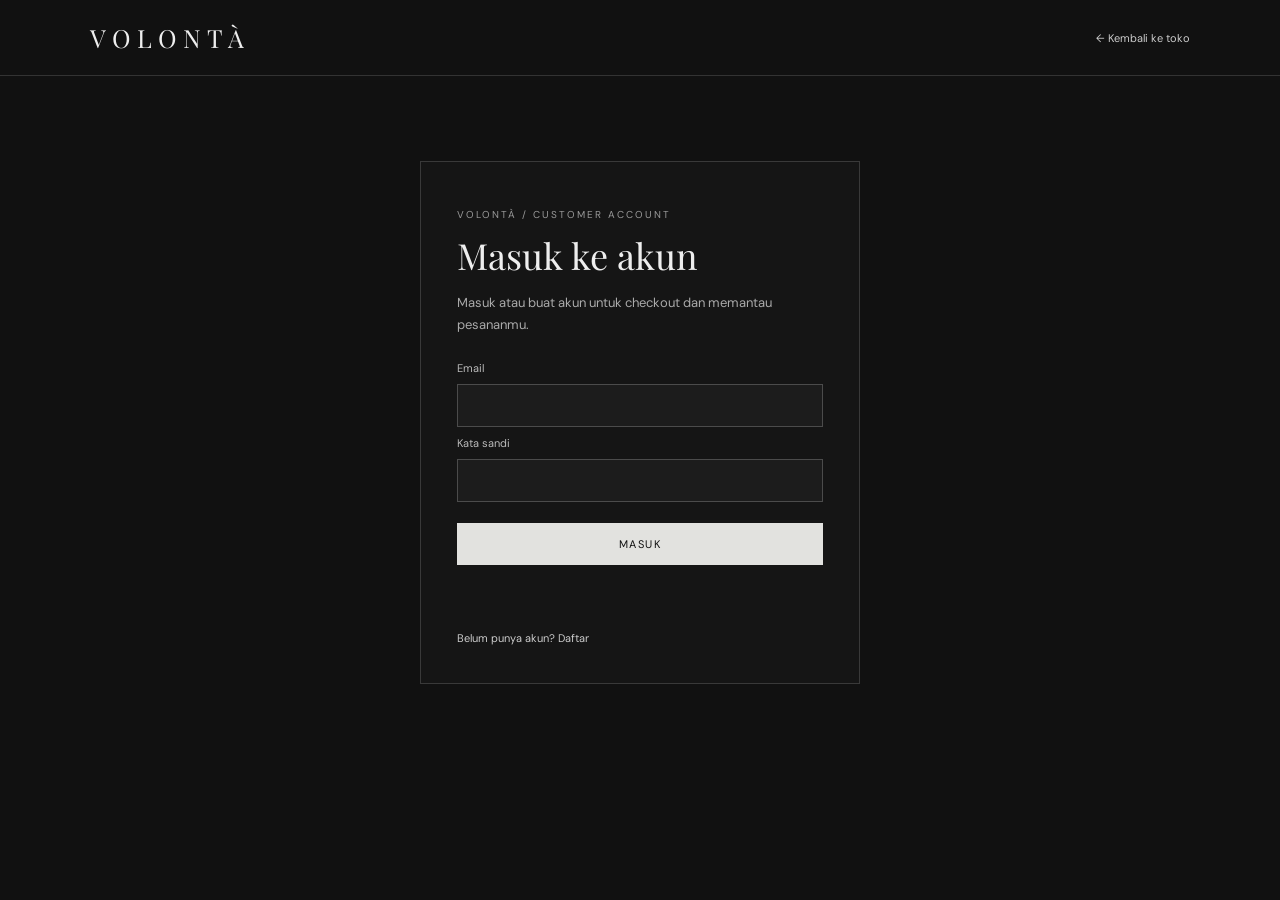
==== account.html @ 19345ba5 "Add customer accounts and order tracking" ====
<!DOCTYPE html>
<html lang="id">
<head>
  <meta charset="UTF-8"><meta name="viewport" content="width=device-width, initial-scale=1.0">
  <meta name="description" content="Masuk atau daftar untuk melihat dan melacak pesanan VOLONTÀ.">
  <title>Akun & Pesanan — VOLONTÀ</title>
  <link rel="preconnect" href="https://fonts.googleapis.com"><link rel="preconnect" href="https://fonts.gstatic.com" crossorigin>
  <link href="https://fonts.googleapis.com/css2?family=DM+Sans:wght@400;500;600;700&family=Playfair+Display:wght@400;500&display=swap" rel="stylesheet"><link rel="stylesheet" href="account.css">
</head>
<body>
  <header><a class="wordmark" href="index.html">VOLONTÀ</a><a class="back-link" href="index.html">← Kembali ke toko</a></header>
  <main>
    <section class="auth-panel" id="auth-panel"><p class="eyebrow">VOLONTÀ / CUSTOMER ACCOUNT</p><h1 id="form-title">Masuk ke akun</h1><p class="intro">Masuk atau buat akun untuk checkout dan memantau pesananmu.</p>
      <form id="account-form"><label for="email">Email</label><input id="email" name="email" type="email" autocomplete="email" required><label for="password">Kata sandi</label><input id="password" name="password" type="password" minlength="6" autocomplete="current-password" required><button id="submit-button" type="submit">MASUK</button><p class="message" id="form-message" role="status" aria-live="polite"></p></form>
      <button class="text-button" id="mode-toggle" type="button">Belum punya akun? Daftar</button>
    </section>
    <section class="orders-panel" id="orders-panel" hidden><div class="orders-heading"><div><p class="eyebrow">VOLONTÀ / CUSTOMER ACCOUNT</p><h1>Pesanan saya</h1><p id="account-email" class="intro"></p></div><button id="logout-button" class="secondary-button">Keluar</button></div><p class="message" id="orders-message" role="status" aria-live="polite"></p><div id="orders-list" class="orders-list"></div></section>
  </main>
  <script src="supabase-config.js"></script><script src="auth.js"></script><script src="account.js"></script>
</body>
</html>
---- account.css ----
*{box-sizing:border-box}body{margin:0;min-height:100vh;background:#111;color:#eee;font-family:"DM Sans",sans-serif}a{color:inherit;text-decoration:none}header{height:76px;padding:0 7%;display:flex;align-items:center;justify-content:space-between;border-bottom:1px solid #333}.wordmark{font-family:"Playfair Display",serif;font-size:25px;letter-spacing:.24em}.back-link,.secondary-button,.text-button{font:inherit;font-size:11px;color:#ccc}.back-link:hover,.text-button:hover{color:#fff;text-decoration:underline}main{max-width:980px;margin:0 auto;padding:65px 24px 90px}.auth-panel{max-width:440px;margin:20px auto;padding:36px;border:1px solid #393939;background:#151515}.eyebrow{font-size:10px;letter-spacing:.2em;color:#999}.auth-panel h1,.orders-heading h1{font-family:"Playfair Display",serif;font-size:36px;font-weight:400;margin:10px 0}.intro{font-size:13px;line-height:1.7;color:#aaa}.auth-panel form{display:grid;gap:9px;margin-top:25px}.auth-panel label{font-size:11px;color:#bbb}.auth-panel input{width:100%;padding:12px;background:#1c1c1c;color:#eee;border:1px solid #4b4b4b;font:inherit;font-size:13px}.auth-panel form button{margin-top:12px;border:0;padding:14px;background:#e2e2df;color:#111;font:inherit;font-size:11px;letter-spacing:.13em;cursor:pointer}.auth-panel button:disabled{opacity:.6;cursor:wait}.text-button{border:0;background:none;padding:0;margin-top:13px;cursor:pointer}.message{min-height:20px;font-size:12px;line-height:1.6;color:#bbb}.message.error{color:#f3a6a6}.message.success{color:#b7d9bc}.orders-panel[hidden],.auth-panel[hidden]{display:none}.orders-heading{display:flex;justify-content:space-between;align-items:center;gap:20px}.orders-heading h1{font-size:42px}.secondary-button{background:none;border:1px solid #555;padding:10px 14px;cursor:pointer}.orders-list{display:grid;gap:14px;margin-top:20px}.order-card{border:1px solid #444;background:#151515;padding:22px}.order-top{display:flex;justify-content:space-between;gap:18px;align-items:start;border-bottom:1px solid #383838;padding-bottom:14px}.order-top h2{font-family:"Playfair Display",serif;font-size:21px;font-weight:400;margin:0 0 6px}.order-meta{color:#999;font-size:11px}.status-pill{display:inline-block;padding:7px 10px;background:#292929;color:#eee;font-size:10px}.order-content{display:grid;grid-template-columns:1fr 1fr;gap:20px;padding-top:15px}.order-content li{font-size:12px;line-height:1.7;color:#ccc}.items-list{margin:0;padding-left:17px}.order-total{display:flex;justify-content:space-between;gap:12px;margin-top:12px;border-top:1px solid #383838;padding-top:12px;font-size:12px}.tracking{margin:16px 0 0;padding:12px;background:#202020;font-size:12px;line-height:1.7}.empty-state{padding:35px;border:1px solid #383838;text-align:center;color:#aaa;font-size:13px}@media(max-width:600px){header{padding:0 5%}.wordmark{font-size:20px}main{padding:38px 16px}.auth-panel{padding:25px 20px}.orders-heading{align-items:flex-start}.orders-heading h1{font-size:34px}.order-card{padding:17px}.order-content{grid-template-columns:1fr;gap:6px}}
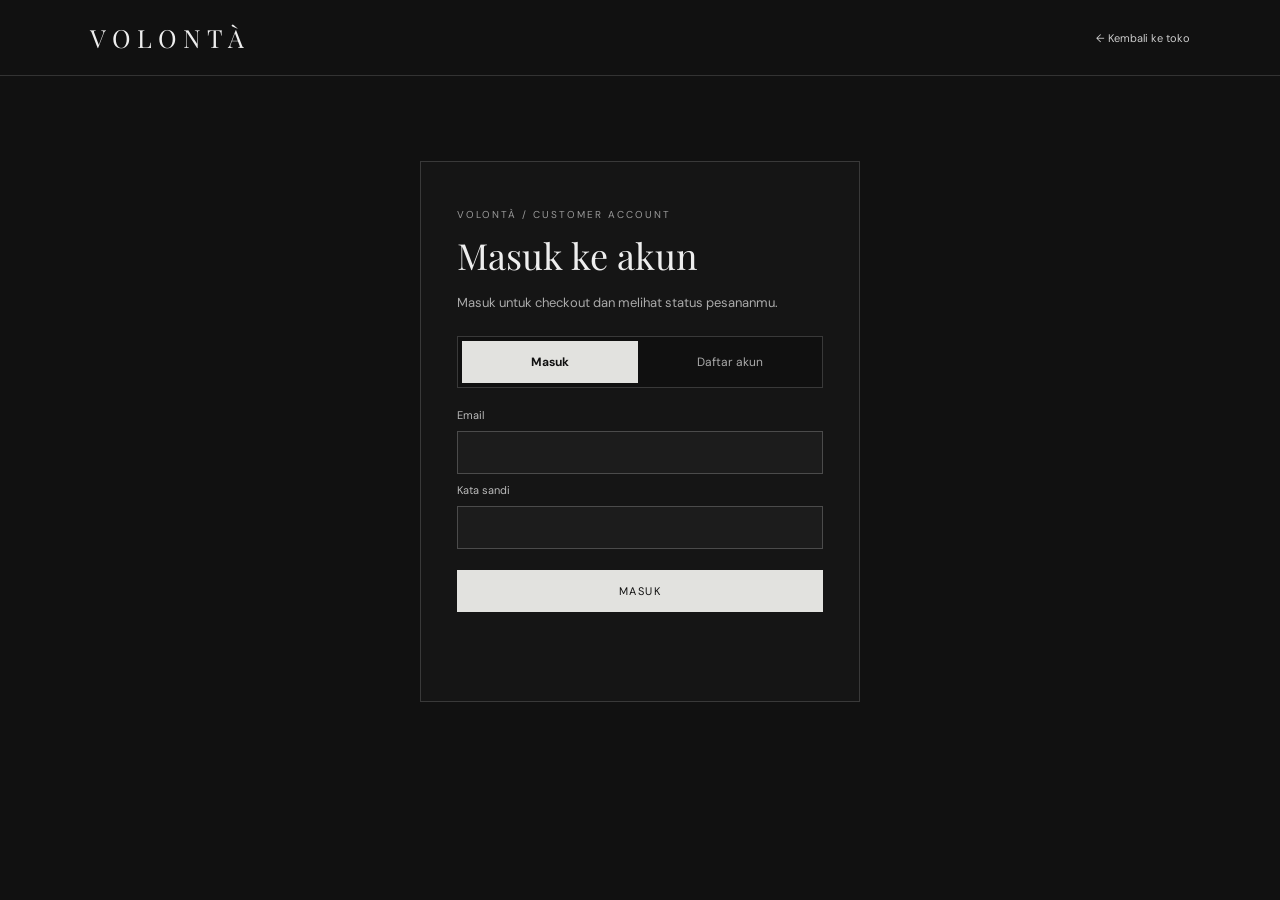
==== commit 7b57cb88: "Improve checkout and account flow" ====
--- a/account.html
+++ b/account.html
@@ -10,9 +10,9 @@
 <body>
   <header><a class="wordmark" href="index.html">VOLONTÀ</a><a class="back-link" href="index.html">← Kembali ke toko</a></header>
   <main>
-    <section class="auth-panel" id="auth-panel"><p class="eyebrow">VOLONTÀ / CUSTOMER ACCOUNT</p><h1 id="form-title">Masuk ke akun</h1><p class="intro">Masuk atau buat akun untuk checkout dan memantau pesananmu.</p>
+    <section class="auth-panel" id="auth-panel"><p class="eyebrow">VOLONTÀ / CUSTOMER ACCOUNT</p><div class="auth-heading"><h1 id="form-title">Masuk ke akun</h1><p id="form-intro" class="intro">Masuk untuk checkout dan melihat status pesananmu.</p></div>
+      <div class="auth-mode-switch" aria-label="Pilih masuk atau daftar"><button id="login-tab" type="button" aria-pressed="true">Masuk</button><button id="signup-tab" type="button" aria-pressed="false">Daftar akun</button></div>
       <form id="account-form"><label for="email">Email</label><input id="email" name="email" type="email" autocomplete="email" required><label for="password">Kata sandi</label><input id="password" name="password" type="password" minlength="6" autocomplete="current-password" required><button id="submit-button" type="submit">MASUK</button><p class="message" id="form-message" role="status" aria-live="polite"></p></form>
-      <button class="text-button" id="mode-toggle" type="button">Belum punya akun? Daftar</button>
     </section>
     <section class="orders-panel" id="orders-panel" hidden><div class="orders-heading"><div><p class="eyebrow">VOLONTÀ / CUSTOMER ACCOUNT</p><h1>Pesanan saya</h1><p id="account-email" class="intro"></p></div><button id="logout-button" class="secondary-button">Keluar</button></div><p class="message" id="orders-message" role="status" aria-live="polite"></p><div id="orders-list" class="orders-list"></div></section>
   </main>
--- a/account.css
+++ b/account.css
@@ -1 +1,2 @@
 *{box-sizing:border-box}body{margin:0;min-height:100vh;background:#111;color:#eee;font-family:"DM Sans",sans-serif}a{color:inherit;text-decoration:none}header{height:76px;padding:0 7%;display:flex;align-items:center;justify-content:space-between;border-bottom:1px solid #333}.wordmark{font-family:"Playfair Display",serif;font-size:25px;letter-spacing:.24em}.back-link,.secondary-button,.text-button{font:inherit;font-size:11px;color:#ccc}.back-link:hover,.text-button:hover{color:#fff;text-decoration:underline}main{max-width:980px;margin:0 auto;padding:65px 24px 90px}.auth-panel{max-width:440px;margin:20px auto;padding:36px;border:1px solid #393939;background:#151515}.eyebrow{font-size:10px;letter-spacing:.2em;color:#999}.auth-panel h1,.orders-heading h1{font-family:"Playfair Display",serif;font-size:36px;font-weight:400;margin:10px 0}.intro{font-size:13px;line-height:1.7;color:#aaa}.auth-panel form{display:grid;gap:9px;margin-top:25px}.auth-panel label{font-size:11px;color:#bbb}.auth-panel input{width:100%;padding:12px;background:#1c1c1c;color:#eee;border:1px solid #4b4b4b;font:inherit;font-size:13px}.auth-panel form button{margin-top:12px;border:0;padding:14px;background:#e2e2df;color:#111;font:inherit;font-size:11px;letter-spacing:.13em;cursor:pointer}.auth-panel button:disabled{opacity:.6;cursor:wait}.text-button{border:0;background:none;padding:0;margin-top:13px;cursor:pointer}.message{min-height:20px;font-size:12px;line-height:1.6;color:#bbb}.message.error{color:#f3a6a6}.message.success{color:#b7d9bc}.orders-panel[hidden],.auth-panel[hidden]{display:none}.orders-heading{display:flex;justify-content:space-between;align-items:center;gap:20px}.orders-heading h1{font-size:42px}.secondary-button{background:none;border:1px solid #555;padding:10px 14px;cursor:pointer}.orders-list{display:grid;gap:14px;margin-top:20px}.order-card{border:1px solid #444;background:#151515;padding:22px}.order-top{display:flex;justify-content:space-between;gap:18px;align-items:start;border-bottom:1px solid #383838;padding-bottom:14px}.order-top h2{font-family:"Playfair Display",serif;font-size:21px;font-weight:400;margin:0 0 6px}.order-meta{color:#999;font-size:11px}.status-pill{display:inline-block;padding:7px 10px;background:#292929;color:#eee;font-size:10px}.order-content{display:grid;grid-template-columns:1fr 1fr;gap:20px;padding-top:15px}.order-content li{font-size:12px;line-height:1.7;color:#ccc}.items-list{margin:0;padding-left:17px}.order-total{display:flex;justify-content:space-between;gap:12px;margin-top:12px;border-top:1px solid #383838;padding-top:12px;font-size:12px}.tracking{margin:16px 0 0;padding:12px;background:#202020;font-size:12px;line-height:1.7}.empty-state{padding:35px;border:1px solid #383838;text-align:center;color:#aaa;font-size:13px}@media(max-width:600px){header{padding:0 5%}.wordmark{font-size:20px}main{padding:38px 16px}.auth-panel{padding:25px 20px}.orders-heading{align-items:flex-start}.orders-heading h1{font-size:34px}.order-card{padding:17px}.order-content{grid-template-columns:1fr;gap:6px}}
+.auth-heading .intro{margin-bottom:0}.auth-mode-switch{display:grid;grid-template-columns:1fr 1fr;gap:4px;margin-top:22px;padding:4px;border:1px solid #393939;background:#101010}.auth-mode-switch button{min-height:42px;border:0;background:transparent;color:#aaa;font:inherit;font-size:12px;cursor:pointer;transition:background .2s,color .2s}.auth-mode-switch button[aria-pressed="true"]{background:#e2e2df;color:#111;font-weight:700}.auth-mode-switch button:focus-visible{outline:2px solid #fff;outline-offset:2px}.auth-panel form{margin-top:20px}
